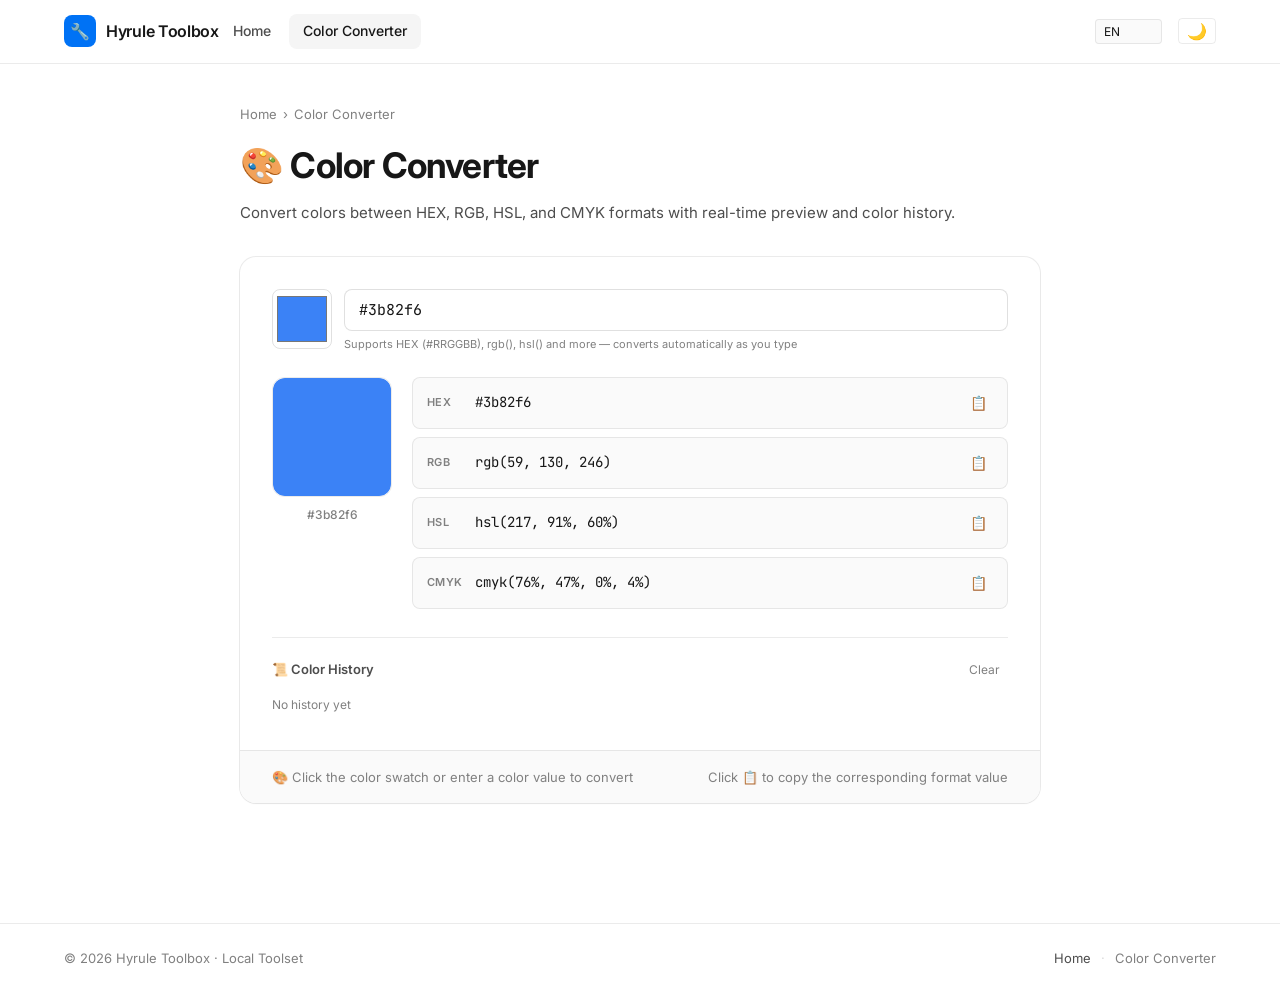
==== color-converter.html @ 3921c60e "🎉 Feat: Hyrule Toolbox at tools.zhczlx.com 7 free online tools with multi-language support (EN/中文/日本" ====
<!DOCTYPE html>
<html lang="en" data-theme="light">
<head>
    <meta charset="UTF-8">
    <meta name="viewport" content="width=device-width, initial-scale=1.0">
    <title data-i18n="title">Color Converter — Hyrule Toolbox</title>
    <link rel="stylesheet" href="css/tools.css">
    <style>
        /* ===== COLOR CONVERTER SPECIFIC ===== */

        /* Input row: native picker + text field */
        .cc-input-row {
            display: flex;
            gap: 12px;
            align-items: flex-start;
            margin-bottom: 24px;
        }
        .cc-picker-wrap {
            flex-shrink: 0;
        }
        .cc-picker-wrap input[type="color"] {
            width: 60px;
            height: 60px;
            padding: 2px;
            border: 1px solid var(--border-color-strong);
            border-radius: var(--radius-md);
            cursor: pointer;
            background: none;
            display: block;
            transition: border-color var(--transition-fast);
        }
        .cc-picker-wrap input[type="color"]:focus {
            border-color: var(--accent);
            box-shadow: 0 0 0 3px var(--accent-light);
            outline: none;
        }
        .cc-text-wrap {
            flex: 1;
            display: flex;
            flex-direction: column;
            gap: 6px;
        }
        .cc-text-wrap input {
            width: 100%;
            padding: 10px 14px;
            background: var(--bg-input);
            border: 1px solid var(--border-color-strong);
            border-radius: var(--radius-md);
            color: var(--text-primary);
            font-family: var(--font-mono);
            font-size: 15px;
            outline: none;
            transition: all var(--transition-fast);
        }
        .cc-text-wrap input:focus {
            border-color: var(--accent);
            box-shadow: 0 0 0 3px var(--accent-light);
        }
        .cc-text-wrap input::placeholder {
            color: var(--text-placeholder);
        }
        .cc-format-hint {
            font-size: 11px;
            color: var(--text-tertiary);
            line-height: 1.4;
        }

        /* Preview + values layout */
        .cc-preview-section {
            display: flex;
            gap: 20px;
            align-items: stretch;
            margin-bottom: 28px;
        }
        .cc-swatch-wrap {
            flex-shrink: 0;
            display: flex;
            flex-direction: column;
            gap: 8px;
        }
        .cc-swatch {
            width: 120px;
            height: 120px;
            border-radius: var(--radius-lg);
            border: 1px solid var(--border-color);
            transition: background var(--transition-fast);
            position: relative;
            overflow: hidden;
        }
        /* Checkerboard background for transparency hint */
        .cc-swatch::before {
            content: '';
            position: absolute;
            inset: 0;
            background-image:
                linear-gradient(45deg, rgba(128,128,128,0.1) 25%, transparent 25%),
                linear-gradient(-45deg, rgba(128,128,128,0.1) 25%, transparent 25%),
                linear-gradient(45deg, transparent 75%, rgba(128,128,128,0.1) 75%),
                linear-gradient(-45deg, transparent 75%, rgba(128,128,128,0.1) 75%);
            background-size: 16px 16px;
            background-position: 0 0, 0 8px, 8px -8px, -8px 0;
            pointer-events: none;
            z-index: 0;
        }
        .cc-swatch .swatch-fill {
            position: absolute;
            inset: 0;
            z-index: 1;
            border-radius: var(--radius-lg);
        }
        .cc-swatch-label {
            font-size: 12px;
            color: var(--text-tertiary);
            text-align: center;
            font-weight: 500;
        }

        .cc-values {
            flex: 1;
            display: grid;
            grid-template-columns: 1fr;
            gap: 8px;
            align-content: start;
        }
        .cc-value-row {
            display: flex;
            align-items: center;
            gap: 8px;
            padding: 10px 14px;
            background: var(--bg-secondary);
            border: 1px solid var(--border-color);
            border-radius: var(--radius-md);
            font-family: var(--font-mono);
            font-size: 14px;
            color: var(--text-primary);
            transition: border-color var(--transition-fast);
            animation: fadeIn 0.3s ease both;
        }
        .cc-value-row:hover {
            border-color: var(--border-color-strong);
        }
        .cc-value-row .cc-label {
            flex-shrink: 0;
            color: var(--text-tertiary);
            font-family: var(--font-sans);
            font-size: 11px;
            font-weight: 600;
            min-width: 40px;
            text-transform: uppercase;
            letter-spacing: 0.3px;
        }
        .cc-value-row .cc-value {
            flex: 1;
            word-break: break-all;
            user-select: all;
            cursor: text;
            min-width: 0;
        }
        .cc-value-row .cc-copy-btn {
            flex-shrink: 0;
            width: 30px;
            height: 30px;
            border: none;
            border-radius: var(--radius-sm);
            background: transparent;
            color: var(--text-tertiary);
            cursor: pointer;
            font-size: 14px;
            display: flex;
            align-items: center;
            justify-content: center;
            transition: all var(--transition-fast);
        }
        .cc-value-row .cc-copy-btn:hover {
            color: var(--accent);
            background: var(--accent-light);
        }
        .cc-value-row .cc-copy-btn:active {
            transform: scale(0.9);
        }
        .cc-value-row .cc-copy-btn.copied {
            color: var(--success);
            background: rgba(16, 185, 129, 0.1);
        }

        /* Color history */
        .cc-history-section {
            border-top: 1px solid var(--border-color);
            padding-top: 20px;
            margin-top: 4px;
        }
        .cc-history-header {
            display: flex;
            justify-content: space-between;
            align-items: center;
            margin-bottom: 10px;
        }
        .cc-history-header h3 {
            font-size: 13px;
            font-weight: 600;
            color: var(--text-secondary);
        }
        .cc-history-header .cc-history-clear {
            background: none;
            border: none;
            color: var(--text-tertiary);
            font-size: 12px;
            cursor: pointer;
            padding: 4px 8px;
            border-radius: var(--radius-sm);
            transition: all var(--transition-fast);
            font-family: var(--font-sans);
        }
        .cc-history-header .cc-history-clear:hover {
            color: var(--error);
            background: rgba(239, 68, 68, 0.08);
        }
        .cc-history-items {
            display: flex;
            flex-wrap: wrap;
            gap: 6px;
        }
        .cc-history-item {
            width: 32px;
            height: 32px;
            border-radius: var(--radius-sm);
            border: 1px solid var(--border-color);
            cursor: pointer;
            transition: all var(--transition-fast);
            position: relative;
            overflow: hidden;
            background-image:
                linear-gradient(45deg, rgba(128,128,128,0.08) 25%, transparent 25%),
                linear-gradient(-45deg, rgba(128,128,128,0.08) 25%, transparent 25%),
                linear-gradient(45deg, transparent 75%, rgba(128,128,128,0.08) 75%),
                linear-gradient(-45deg, transparent 75%, rgba(128,128,128,0.08) 75%);
            background-size: 12px 12px;
            background-position: 0 0, 0 6px, 6px -6px, -6px 0;
        }
        .cc-history-item .h-fill {
            position: absolute;
            inset: 0;
            border-radius: var(--radius-sm);
        }
        .cc-history-item:hover {
            transform: scale(1.15);
            z-index: 2;
            border-color: var(--accent);
        }
        .cc-history-empty {
            color: var(--text-tertiary);
            font-size: 12px;
            padding: 4px 0;
        }

        /* Header controls: lang switcher + theme toggle */
        .header-controls {
            display: flex;
            align-items: center;
            gap: 8px;
            margin-left: auto;
        }
        .lang-select {
            background: var(--bg-secondary);
            border: 1px solid var(--border-color);
            color: var(--text-primary);
            font-size: 12px;
            padding: 4px 8px;
            border-radius: var(--radius-sm);
            cursor: pointer;
            font-family: var(--font-sans);
            outline: none;
            transition: border-color var(--transition-fast);
        }
        .lang-select:focus {
            border-color: var(--accent);
        }
        .theme-toggle {
            background: none;
            border: 1px solid var(--border-color);
            border-radius: var(--radius-sm);
            color: var(--text-secondary);
            cursor: pointer;
            font-size: 16px;
            padding: 4px 8px;
            line-height: 1;
            transition: all var(--transition-fast);
            font-family: var(--font-sans);
        }
        .theme-toggle:hover {
            border-color: var(--accent);
            color: var(--accent);
        }

        /* Responsive */
        @media (max-width: 768px) {
            .cc-input-row {
                flex-direction: column;
            }
            .cc-preview-section {
                flex-direction: column;
                align-items: stretch;
            }
            .cc-swatch-wrap {
                flex-direction: row;
                align-items: center;
            }
            .cc-swatch {
                width: 80px;
                height: 80px;
            }
            .cc-values {
                grid-template-columns: 1fr;
            }
        }

        @media (max-width: 480px) {
            .cc-swatch {
                width: 64px;
                height: 64px;
            }
            .cc-value-row {
                padding: 8px 12px;
                font-size: 13px;
            }
            .cc-value-row .cc-label {
                min-width: 32px;
                font-size: 10px;
            }
            .cc-history-item {
                width: 28px;
                height: 28px;
            }
        }
    </style>
</head>
<body>

<!-- ===== TOAST ===== -->
<div class="toast" id="toast"></div>

<!-- ===== HEADER ===== -->
<header class="site-header">
    <div class="header-inner">
        <a href="/" class="header-logo">
            <span class="logo-icon">🔧</span>
            <span data-i18n="siteName">Hyrule Toolbox</span>
        </a>
        <nav class="header-nav">
            <a href="/" data-i18n="navHome">Home</a>
            <a href="color-converter.html" class="active" data-i18n="navConverter">Color Converter</a>
        </nav>
        <div class="header-controls">
            <select class="lang-select" id="langSelect" aria-label="Language">
                <option value="en">EN</option>
                <option value="zh">中文</option>
                <option value="ja">日本語</option>
                <option value="ko">한국어</option>
                <option value="fr">Français</option>
                <option value="de">Deutsch</option>
            </select>
            <button class="theme-toggle" id="themeToggle" title="Toggle theme">🌙</button>
        </div>
    </div>
</header>

<!-- ===== MAIN ===== -->
<main>
    <div class="container">
        <div class="tool-section">

            <!-- Breadcrumb -->
            <div class="tool-header">
                <div class="breadcrumb">
                    <a href="/" data-i18n="breadcrumbHome">Home</a>
                    <span>›</span>
                    <span data-i18n="breadcrumbCurrent">Color Converter</span>
                </div>
                <h1 data-i18n="heading">🎨 Color Converter</h1>
                <p data-i18n="description">Convert colors between HEX, RGB, HSL, and CMYK formats with real-time preview and color history.</p>
            </div>

            <!-- Tool Card -->
            <div class="tool-card-container">
                <div class="tool-body">

                    <!-- Color Input -->
                    <div class="cc-input-row">
                        <div class="cc-picker-wrap">
                            <input type="color" id="colorPicker" value="#3b82f6">
                        </div>
                        <div class="cc-text-wrap">
                            <input type="text" id="colorInput" placeholder="#3b82f6 or rgb(59,130,246) or hsl(217,91%,60%)" spellcheck="false" autocomplete="off" data-i18n-placeholder="inputPlaceholder">
                            <span class="cc-format-hint" data-i18n="formatHint">Supports HEX (#RRGGBB), rgb(), hsl() and more — converts automatically as you type</span>
                        </div>
                    </div>

                    <!-- Preview + Values -->
                    <div class="cc-preview-section">
                        <div class="cc-swatch-wrap">
                            <div class="cc-swatch">
                                <div class="swatch-fill" id="swatchFill" style="background:#3b82f6;"></div>
                            </div>
                            <span class="cc-swatch-label" id="swatchLabel">#3b82f6</span>
                        </div>
                        <div class="cc-values" id="valuesContainer">
                            <div class="cc-value-row" data-format="hex">
                                <span class="cc-label" data-i18n="labelHex">HEX</span>
                                <span class="cc-value" id="valHex">#3b82f6</span>
                                <button class="cc-copy-btn" title="Copy HEX" data-i18n-title="copyHex" data-copy="#3b82f6">📋</button>
                            </div>
                            <div class="cc-value-row" data-format="rgb">
                                <span class="cc-label" data-i18n="labelRgb">RGB</span>
                                <span class="cc-value" id="valRgb">rgb(59, 130, 246)</span>
                                <button class="cc-copy-btn" title="Copy RGB" data-i18n-title="copyRgb" data-copy="rgb(59, 130, 246)">📋</button>
                            </div>
                            <div class="cc-value-row" data-format="hsl">
                                <span class="cc-label" data-i18n="labelHsl">HSL</span>
                                <span class="cc-value" id="valHsl">hsl(217, 91%, 60%)</span>
                                <button class="cc-copy-btn" title="Copy HSL" data-i18n-title="copyHsl" data-copy="hsl(217, 91%, 60%)">📋</button>
                            </div>
                            <div class="cc-value-row" data-format="cmyk">
                                <span class="cc-label" data-i18n="labelCmyk">CMYK</span>
                                <span class="cc-value" id="valCmyk">cmyk(76%, 47%, 0%, 4%)</span>
                                <button class="cc-copy-btn" title="Copy CMYK" data-i18n-title="copyCmyk" data-copy="cmyk(76%, 47%, 0%, 4%)">📋</button>
                            </div>
                        </div>
                    </div>

                    <!-- Color History -->
                    <div class="cc-history-section">
                        <div class="cc-history-header">
                            <h3 data-i18n="historyHeading">📜 Color History</h3>
                            <button class="cc-history-clear" id="historyClearBtn" data-i18n="clearBtn" title="Clear history">Clear</button>
                        </div>
                        <div class="cc-history-items" id="historyContainer">
                            <span class="cc-history-empty" data-i18n="historyEmpty">No history yet</span>
                        </div>
                    </div>

                </div>

                <!-- Footer hints -->
                <div class="tool-footer">
                    <span class="hint" data-i18n="hint1">🎨 Click the color swatch or enter a color value to convert</span>
                    <span class="hint" data-i18n="hint2">Click 📋 to copy the corresponding format value</span>
                </div>
            </div>

        </div>
    </div>
</main>

<!-- ===== FOOTER ===== -->
<footer class="site-footer">
    <div class="footer-inner">
        <span data-i18n="footerText">© 2026 Hyrule Toolbox · Local Toolset</span>
        <span>
            <a href="/" data-i18n="footerHome">Home</a>
            <span style="margin:0 6px;opacity:0.3;">·</span>
            <span data-i18n="footerConverter">Color Converter</span>
        </span>
    </div>
</footer>

<script>
(function() {
    'use strict';

    // ===== I18N DICTIONARY =====
    var i18n = {
        en: {
            title: 'Color Converter — Hyrule Toolbox',
            siteName: 'Hyrule Toolbox',
            navHome: 'Home',
            navConverter: 'Color Converter',
            breadcrumbHome: 'Home',
            breadcrumbCurrent: 'Color Converter',
            heading: '🎨 Color Converter',
            description: 'Convert colors between HEX, RGB, HSL, and CMYK formats with real-time preview and color history.',
            inputPlaceholder: '#3b82f6 or rgb(59,130,246) or hsl(217,91%,60%)',
            formatHint: 'Supports HEX (#RRGGBB), rgb(), hsl() and more — converts automatically as you type',
            labelHex: 'HEX',
            labelRgb: 'RGB',
            labelHsl: 'HSL',
            labelCmyk: 'CMYK',
            copyHex: 'Copy HEX',
            copyRgb: 'Copy RGB',
            copyHsl: 'Copy HSL',
            copyCmyk: 'Copy CMYK',
            historyHeading: '📜 Color History',
            clearBtn: 'Clear',
            historyEmpty: 'No history yet',
            hint1: '🎨 Click the color swatch or enter a color value to convert',
            hint2: 'Click 📋 to copy the corresponding format value',
            footerText: '© 2026 Hyrule Toolbox · Local Toolset',
            footerHome: 'Home',
            footerConverter: 'Color Converter',
            toastCopied: '✅ Copied: ',
            toastCopyFail: '❌ Copy failed, please copy manually',
            toastCleared: '🗑️ History cleared'
        },
        zh: {
            title: '颜色转换器 — 海拉鲁工具箱',
            siteName: '海拉鲁工具箱',
            navHome: '首页',
            navConverter: '颜色转换器',
            breadcrumbHome: '首页',
            breadcrumbCurrent: '颜色转换',
            heading: '🎨 颜色转换器',
            description: '在 HEX、RGB、HSL、CMYK 格式之间互转，支持实时预览与颜色历史记录。',
            inputPlaceholder: '#3b82f6 或 rgb(59,130,246) 或 hsl(217,91%,60%)',
            formatHint: '支持 HEX（#RRGGBB）、rgb()、hsl() 等格式，输入即自动转换',
            labelHex: 'HEX',
            labelRgb: 'RGB',
            labelHsl: 'HSL',
            labelCmyk: 'CMYK',
            copyHex: '复制 HEX',
            copyRgb: '复制 RGB',
            copyHsl: '复制 HSL',
            copyCmyk: '复制 CMYK',
            historyHeading: '📜 颜色历史',
            clearBtn: '清空',
            historyEmpty: '暂无历史记录',
            hint1: '🎨 点击色块或输入颜色值即可转换',
            hint2: '点击 📋 复制对应格式的值',
            footerText: '© 2026 海拉鲁工具箱 · 本地工具集',
            footerHome: '首页',
            footerConverter: '颜色转换',
            toastCopied: '✅ 已复制: ',
            toastCopyFail: '❌ 复制失败，请手动复制',
            toastCleared: '🗑️ 历史记录已清空'
        },
        ja: {
            title: 'カラーコンバーター — ハイラル工具箱',
            siteName: 'ハイラル工具箱',
            navHome: 'ホーム',
            navConverter: 'カラーコンバーター',
            breadcrumbHome: 'ホーム',
            breadcrumbCurrent: 'カラー変換',
            heading: '🎨 カラーコンバーター',
            description: 'HEX、RGB、HSL、CMYK形式間で色を変換。リアルタイムプレビューと色履歴に対応。',
            inputPlaceholder: '#3b82f6 または rgb(59,130,246) または hsl(217,91%,60%)',
            formatHint: 'HEX（#RRGGBB）、rgb()、hsl() などに対応 — 入力すると自動変換',
            labelHex: 'HEX',
            labelRgb: 'RGB',
            labelHsl: 'HSL',
            labelCmyk: 'CMYK',
            copyHex: 'HEXをコピー',
            copyRgb: 'RGBをコピー',
            copyHsl: 'HSLをコピー',
            copyCmyk: 'CMYKをコピー',
            historyHeading: '📜 色の履歴',
            clearBtn: 'クリア',
            historyEmpty: '履歴はまだありません',
            hint1: '🎨 カラースウォッチをクリックするか、色の値を入力して変換',
            hint2: '📋 をクリックして対応する形式の値をコピー',
            footerText: '© 2026 ハイラル工具箱 · ローカルツールセット',
            footerHome: 'ホーム',
            footerConverter: 'カラー変換',
            toastCopied: '✅ コピーしました: ',
            toastCopyFail: '❌ コピーに失敗しました。手動でコピーしてください',
            toastCleared: '🗑️ 履歴をクリアしました'
        },
        ko: {
            title: '색상 변환기 — 하이랄 도구함',
            siteName: '하이랄 도구함',
            navHome: '홈',
            navConverter: '색상 변환기',
            breadcrumbHome: '홈',
            breadcrumbCurrent: '색상 변환',
            heading: '🎨 색상 변환기',
            description: 'HEX, RGB, HSL, CMYK 형식 간 색상을 변환합니다. 실시간 미리보기 및 색상 기록 지원.',
            inputPlaceholder: '#3b82f6 또는 rgb(59,130,246) 또는 hsl(217,91%,60%)',
            formatHint: 'HEX (#RRGGBB), rgb(), hsl() 등 지원 — 입력 시 자동 변환',
            labelHex: 'HEX',
            labelRgb: 'RGB',
            labelHsl: 'HSL',
            labelCmyk: 'CMYK',
            copyHex: 'HEX 복사',
            copyRgb: 'RGB 복사',
            copyHsl: 'HSL 복사',
            copyCmyk: 'CMYK 복사',
            historyHeading: '📜 색상 기록',
            clearBtn: '지우기',
            historyEmpty: '기록이 없습니다',
            hint1: '🎨 색상 견본을 클릭하거나 색상 값을 입력하여 변환',
            hint2: '📋를 클릭하여 해당 형식의 값을 복사',
            footerText: '© 2026 하이랄 도구함 · 로컬 도구 세트',
            footerHome: '홈',
            footerConverter: '색상 변환',
            toastCopied: '✅ 복사됨: ',
            toastCopyFail: '❌ 복사 실패, 수동으로 복사해 주세요',
            toastCleared: '🗑️ 기록이 지워졌습니다'
        },
        fr: {
            title: 'Convertisseur de couleurs — Boîte à outils d\'Hyrule',
            siteName: 'Boîte à outils d\'Hyrule',
            navHome: 'Accueil',
            navConverter: 'Convertisseur de couleurs',
            breadcrumbHome: 'Accueil',
            breadcrumbCurrent: 'Conversion de couleurs',
            heading: '🎨 Convertisseur de couleurs',
            description: 'Convertissez les couleurs entre les formats HEX, RGB, HSL et CMYK avec un aperçu en temps réel et un historique des couleurs.',
            inputPlaceholder: '#3b82f6 ou rgb(59,130,246) ou hsl(217,91%,60%)',
            formatHint: 'Prend en charge HEX (#RRGGBB), rgb(), hsl() et plus — conversion automatique à la saisie',
            labelHex: 'HEX',
            labelRgb: 'RVB',
            labelHsl: 'TSL',
            labelCmyk: 'CMJN',
            copyHex: 'Copier HEX',
            copyRgb: 'Copier RVB',
            copyHsl: 'Copier TSL',
            copyCmyk: 'Copier CMJN',
            historyHeading: '📜 Historique des couleurs',
            clearBtn: 'Effacer',
            historyEmpty: 'Aucun historique',
            hint1: '🎨 Cliquez sur l\'échantillon ou saisissez une couleur pour convertir',
            hint2: 'Cliquez sur 📋 pour copier la valeur correspondante',
            footerText: '© 2026 Boîte à outils d\'Hyrule · Ensemble d\'outils local',
            footerHome: 'Accueil',
            footerConverter: 'Conversion de couleurs',
            toastCopied: '✅ Copié : ',
            toastCopyFail: '❌ Échec de la copie, veuillez copier manuellement',
            toastCleared: '🗑️ Historique effacé'
        },
        de: {
            title: 'Farbkonverter — Hyrule-Werkzeugkiste',
            siteName: 'Hyrule-Werkzeugkiste',
            navHome: 'Startseite',
            navConverter: 'Farbkonverter',
            breadcrumbHome: 'Startseite',
            breadcrumbCurrent: 'Farbkonverter',
            heading: '🎨 Farbkonverter',
            description: 'Konvertieren Sie Farben zwischen HEX-, RGB-, HSL- und CMYK-Formaten mit Echtzeitvorschau und Farbverlauf.',
            inputPlaceholder: '#3b82f6 oder rgb(59,130,246) oder hsl(217,91%,60%)',
            formatHint: 'Unterstützt HEX (#RRGGBB), rgb(), hsl() und mehr — automatische Konvertierung bei Eingabe',
            labelHex: 'HEX',
            labelRgb: 'RGB',
            labelHsl: 'HSL',
            labelCmyk: 'CMYK',
            copyHex: 'HEX kopieren',
            copyRgb: 'RGB kopieren',
            copyHsl: 'HSL kopieren',
            copyCmyk: 'CMYK kopieren',
            historyHeading: '📜 Farbverlauf',
            clearBtn: 'Löschen',
            historyEmpty: 'Noch kein Verlauf',
            hint1: '🎨 Klicken Sie auf das Farbfeld oder geben Sie einen Farbwert zur Konvertierung ein',
            hint2: 'Klicken Sie auf 📋, um den entsprechenden Formatwert zu kopieren',
            footerText: '© 2026 Hyrule-Werkzeugkiste · Lokales Werkzeugset',
            footerHome: 'Startseite',
            footerConverter: 'Farbkonverter',
            toastCopied: '✅ Kopiert: ',
            toastCopyFail: '❌ Kopieren fehlgeschlagen, bitte manuell kopieren',
            toastCleared: '🗑️ Verlauf gelöscht'
        }
    };

    // ===== I18N HELPERS =====

    function getDefaultLang() {
        try {
            var saved = localStorage.getItem('cc-lang');
            if (saved && i18n[saved]) return saved;
        } catch (e) { /* noop */ }
        return 'en';
    }

    function setLangPref(lang) {
        try { localStorage.setItem('cc-lang', lang); } catch (e) { /* noop */ }
    }

    function t(key) {
        var lang = currentLang;
        if (i18n[lang] && i18n[lang][key] !== undefined) {
            return i18n[lang][key];
        }
        // Fallback to English
        if (i18n.en && i18n.en[key] !== undefined) {
            return i18n.en[key];
        }
        return key;
    }

    function translate() {
        // Update textContent for elements with data-i18n
        document.querySelectorAll('[data-i18n]').forEach(function(el) {
            var key = el.getAttribute('data-i18n');
            el.textContent = t(key);
        });
        // Update placeholder for elements with data-i18n-placeholder
        document.querySelectorAll('[data-i18n-placeholder]').forEach(function(el) {
            var key = el.getAttribute('data-i18n-placeholder');
            el.placeholder = t(key);
        });
        // Update title for elements with data-i18n-title
        document.querySelectorAll('[data-i18n-title]').forEach(function(el) {
            var key = el.getAttribute('data-i18n-title');
            el.title = t(key);
        });
        // Update document title
        var titleEl = document.querySelector('title');
        if (titleEl) {
            titleEl.textContent = t('title');
        }
    }

    var currentLang = getDefaultLang();

    // ===== THEME TOGGLE =====

    function getDefaultTheme() {
        try {
            var saved = localStorage.getItem('cc-theme');
            if (saved === 'dark' || saved === 'light') return saved;
        } catch (e) { /* noop */ }
        // Check system preference
        if (window.matchMedia && window.matchMedia('(prefers-color-scheme: dark)').matches) {
            return 'dark';
        }
        return 'light';
    }

    function setTheme(theme) {
        document.documentElement.setAttribute('data-theme', theme);
        try { localStorage.setItem('cc-theme', theme); } catch (e) { /* noop */ }
        var btn = document.getElementById('themeToggle');
        if (btn) {
            btn.textContent = theme === 'dark' ? '☀️' : '🌙';
        }
    }

    function toggleTheme() {
        var current = document.documentElement.getAttribute('data-theme') || 'light';
        setTheme(current === 'dark' ? 'light' : 'dark');
    }

    // ===== DOM REFS =====
    const colorPicker   = document.getElementById('colorPicker');
    const colorInput    = document.getElementById('colorInput');
    const swatchFill    = document.getElementById('swatchFill');
    const swatchLabel   = document.getElementById('swatchLabel');
    const toast         = document.getElementById('toast');

    const valHex  = document.getElementById('valHex');
    const valRgb  = document.getElementById('valRgb');
    const valHsl  = document.getElementById('valHsl');
    const valCmyk = document.getElementById('valCmyk');

    const historyContainer = document.getElementById('historyContainer');
    const historyClearBtn  = document.getElementById('historyClearBtn');

    const copyButtons = document.querySelectorAll('.cc-copy-btn');
    const valueRows   = document.querySelectorAll('.cc-value-row');

    // ===== STATE =====
    let ignoreInput = false; // prevent feedback loops

    // ===== CONSTANTS =====
    const HISTORY_KEY = 'cc-color-history';
    const MAX_HISTORY = 10;

    // ===== COLOR CONVERSION UTILITIES =====

    function rgbToHex(r, g, b) {
        return '#' + [r, g, b].map(function(c) {
            var hex = Math.round(c).toString(16);
            return hex.length === 1 ? '0' + hex : hex;
        }).join('');
    }

    function hexToRgb(hex) {
        var match = hex.replace(/^#/, '').match(/^([a-f\\d]{2})([a-f\\d]{2})([a-f\\d]{2})$/i);
        if (!match) return null;
        return {
            r: parseInt(match[1], 16),
            g: parseInt(match[2], 16),
            b: parseInt(match[3], 16)
        };
    }

    function rgbToHsl(r, g, b) {
        r /= 255; g /= 255; b /= 255;
        var max = Math.max(r, g, b), min = Math.min(r, g, b);
        var h, s, l = (max + min) / 2;

        if (max === min) {
            h = s = 0;
        } else {
            var d = max - min;
            s = l > 0.5 ? d / (2 - max - min) : d / (max + min);
            switch (max) {
                case r: h = ((g - b) / d + (g < b ? 6 : 0)) / 6; break;
                case g: h = ((b - r) / d + 2) / 6; break;
                case b: h = ((r - g) / d + 4) / 6; break;
            }
        }

        return {
            h: Math.round(h * 360),
            s: Math.round(s * 100),
            l: Math.round(l * 100)
        };
    }

    function hslToRgb(h, s, l) {
        h /= 360; s /= 100; l /= 100;
        var r, g, b;

        if (s === 0) {
            r = g = b = l;
        } else {
            var hue2rgb = function(p, q, t) {
                if (t < 0) t += 1;
                if (t > 1) t -= 1;
                if (t < 1/6) return p + (q - p) * 6 * t;
                if (t < 1/2) return q;
                if (t < 2/3) return p + (q - p) * (2/3 - t) * 6;
                return p;
            };
            var q = l < 0.5 ? l * (1 + s) : l + s - l * s;
            var p = 2 * l - q;
            r = hue2rgb(p, q, h + 1/3);
            g = hue2rgb(p, q, h);
            b = hue2rgb(p, q, h - 1/3);
        }

        return {
            r: Math.round(r * 255),
            g: Math.round(g * 255),
            b: Math.round(b * 255)
        };
    }

    function rgbToCmyk(r, g, b) {
        var c, m, y, k;
        r /= 255; g /= 255; b /= 255;

        k = 1 - Math.max(r, g, b);
        if (k === 1) {
            c = m = y = 0;
        } else {
            c = (1 - r - k) / (1 - k);
            m = (1 - g - k) / (1 - k);
            y = (1 - b - k) / (1 - k);
        }

        return {
            c: Math.round(c * 100),
            m: Math.round(m * 100),
            y: Math.round(y * 100),
            k: Math.round(k * 100)
        };
    }

    function clamp(value, min, max) {
        return Math.min(max, Math.max(min, value));
    }

    // ===== PARSING =====

    function parseColorString(str) {
        str = str.trim();

        // HEX (#RGB, #RRGGBB)
        var hexMatch = str.match(/^#?([a-f\\d]{3}|[a-f\\d]{6})$/i);
        if (hexMatch) {
            var hex = hexMatch[1];
            if (hex.length === 3) {
                hex = hex[0] + hex[0] + hex[1] + hex[1] + hex[2] + hex[2];
            }
            var rgb = hexToRgb(hex);
            if (rgb) return rgb;
        }

        // rgb() / rgba()
        var rgbMatch = str.match(
            /^rgba?\\s*\\(\\s*(\\d{1,3})\\s*,\\s*(\\d{1,3})\\s*,\\s*(\\d{1,3})(?:\\s*,\\s*[\\d.]+)?\\s*\\)$/i
        );
        if (rgbMatch) {
            return {
                r: clamp(parseInt(rgbMatch[1], 10), 0, 255),
                g: clamp(parseInt(rgbMatch[2], 10), 0, 255),
                b: clamp(parseInt(rgbMatch[3], 10), 0, 255)
            };
        }

        // hsl() / hsla()
        var hslMatch = str.match(
            /^hsla?\\s*\\(\\s*(\\d{1,3})\\s*,\\s*(\\d{1,3})%\\s*,\\s*(\\d{1,3})%(?:\\s*,\\s*[\\d.]+)?\\s*\\)$/i
        );
        if (hslMatch) {
            var h = clamp(parseInt(hslMatch[1], 10), 0, 360);
            var s = clamp(parseInt(hslMatch[2], 10), 0, 100);
            var l = clamp(parseInt(hslMatch[3], 10), 0, 100);
            return hslToRgb(h, s, l);
        }

        return null;
    }

    // ===== UPDATE UI =====

    function updateColor(r, g, b) {
        var hex = rgbToHex(r, g, b);
        var hsl = rgbToHsl(r, g, b);
        var cmyk = rgbToCmyk(r, g, b);

        var rgbStr = 'rgb(' + r + ', ' + g + ', ' + b + ')';
        var hslStr = 'hsl(' + hsl.h + ', ' + hsl.s + '%, ' + hsl.l + '%)';
        var cmykStr = 'cmyk(' + cmyk.c + '%, ' + cmyk.m + '%, ' + cmyk.y + '%, ' + cmyk.k + '%)';

        // Update swatch
        swatchFill.style.background = hex;
        swatchLabel.textContent = hex;

        // Update values
        valHex.textContent = hex;
        valRgb.textContent = rgbStr;
        valHsl.textContent = hslStr;
        valCmyk.textContent = cmykStr;

        // Update copy button data attributes
        var copyBtns = document.querySelectorAll('.cc-copy-btn');
        copyBtns.forEach(function(btn) {
            var row = btn.closest('.cc-value-row');
            if (!row) return;
            var format = row.getAttribute('data-format');
            switch (format) {
                case 'hex':  btn.setAttribute('data-copy', hex); break;
                case 'rgb':  btn.setAttribute('data-copy', rgbStr); break;
                case 'hsl':  btn.setAttribute('data-copy', hslStr); break;
                case 'cmyk': btn.setAttribute('data-copy', cmykStr); break;
            }
        });

        // Update picker and text input (if not the source)
        if (!ignoreInput) {
            ignoreInput = true;
            colorPicker.value = hex;
            colorInput.value = hex;
            ignoreInput = false;
        }
    }

    // ===== PICKER CHANGE =====

    colorPicker.addEventListener('input', function() {
        if (ignoreInput) return;
        var rgb = hexToRgb(colorPicker.value);
        if (rgb) {
            updateColor(rgb.r, rgb.g, rgb.b);
            addToHistory(rgb.r, rgb.g, rgb.b);
        }
    });

    // ===== TEXT INPUT =====
    var inputTimer = null;

    colorInput.addEventListener('input', function() {
        if (ignoreInput) return;
        clearTimeout(inputTimer);
        inputTimer = setTimeout(function() {
            var rgb = parseColorString(colorInput.value);
            if (rgb) {
                updateColor(rgb.r, rgb.g, rgb.b);
                addToHistory(rgb.r, rgb.g, rgb.b);
            }
            // If invalid input is typed, we just don't update — no error state shown
        }, 100);
    });

    // ===== COPY TO CLIPBOARD =====

    function showToast(message) {
        toast.textContent = message;
        toast.classList.add('show');
        clearTimeout(toast._timer);
        toast._timer = setTimeout(function() {
            toast.classList.remove('show');
        }, 2000);
    }

    function copyToClipboard(text, btnEl) {
        if (navigator.clipboard && navigator.clipboard.writeText) {
            navigator.clipboard.writeText(text).then(function() {
                if (btnEl) {
                    btnEl.classList.add('copied');
                    setTimeout(function() { btnEl.classList.remove('copied'); }, 1200);
                }
                showToast(t('toastCopied') + text);
            }).catch(function() {
                fallbackCopy(text, btnEl);
            });
        } else {
            fallbackCopy(text, btnEl);
        }
    }

    function fallbackCopy(text, btnEl) {
        var ta = document.createElement('textarea');
        ta.value = text;
        ta.style.position = 'fixed';
        ta.style.opacity = '0';
        ta.style.left = '-9999px';
        ta.style.top = '0';
        document.body.appendChild(ta);
        ta.select();
        try {
            document.execCommand('copy');
            if (btnEl) {
                btnEl.classList.add('copied');
                setTimeout(function() { btnEl.classList.remove('copied'); }, 1200);
            }
            showToast(t('toastCopied') + text);
        } catch (e) {
            showToast(t('toastCopyFail'));
        }
        document.body.removeChild(ta);
    }

    // Delegate copy clicks
    document.addEventListener('click', function(e) {
        var copyBtn = e.target.closest('.cc-copy-btn');
        if (!copyBtn) return;
        var text = copyBtn.getAttribute('data-copy');
        if (text) {
            copyToClipboard(text, copyBtn);
        }
    });

    // ===== HISTORY (localStorage) =====

    function getHistory() {
        try {
            var data = localStorage.getItem(HISTORY_KEY);
            return data ? JSON.parse(data) : [];
        } catch (e) {
            return [];
        }
    }

    function setHistory(history) {
        try {
            localStorage.setItem(HISTORY_KEY, JSON.stringify(history));
        } catch (e) { /* noop */ }
    }

    function addToHistory(r, g, b) {
        var hex = rgbToHex(r, g, b);
        var history = getHistory();
        // Remove duplicate if exists
        var filtered = history.filter(function(item) {
            return item.hex !== hex;
        });
        // Add to front
        filtered.unshift({ hex: hex, r: r, g: g, b: b });
        // Trim to max
        if (filtered.length > MAX_HISTORY) {
            filtered = filtered.slice(0, MAX_HISTORY);
        }
        setHistory(filtered);
        renderHistory();
    }

    function renderHistory() {
        var history = getHistory();
        if (history.length === 0) {
            historyContainer.innerHTML = '<span class="cc-history-empty" data-i18n="historyEmpty">' + t('historyEmpty') + '</span>';
            return;
        }
        var html = '';
        history.forEach(function(item) {
            html += '<div class="cc-history-item" data-hex="' + item.hex + '" title="' + item.hex + '">' +
                    '<div class="h-fill" style="background:' + item.hex + ';"></div>' +
                    '</div>';
        });
        historyContainer.innerHTML = html;
    }

    // Click on history item to load that color
    historyContainer.addEventListener('click', function(e) {
        var item = e.target.closest('.cc-history-item');
        if (!item) return;
        var hex = item.getAttribute('data-hex');
        if (hex) {
            var rgb = hexToRgb(hex);
            if (rgb) {
                updateColor(rgb.r, rgb.g, rgb.b);
            }
        }
    });

    // Clear history
    historyClearBtn.addEventListener('click', function() {
        setHistory([]);
        renderHistory();
        showToast(t('toastCleared'));
    });

    // ===== LANG SWITCHER =====

    var langSelect = document.getElementById('langSelect');

    langSelect.addEventListener('change', function() {
        currentLang = langSelect.value;
        setLangPref(currentLang);
        translate();
        // Re-render history to update "no history" text
        renderHistory();
    });

    // ===== THEME TOGGLE INIT =====

    document.getElementById('themeToggle').addEventListener('click', toggleTheme);

    // ===== INIT =====

    function init() {
        // Set initial language
        langSelect.value = currentLang;
        translate();

        // Set initial theme
        setTheme(getDefaultTheme());

        var history = getHistory();
        if (history.length > 0) {
            var first = history[0];
            updateColor(first.r, first.g, first.b);
        } else {
            // Default blue
            updateColor(59, 130, 246);
        }
        renderHistory();
    }

    init();

})();
</script>

</body>
</html>
---- css/tools.css ----
/* =============================================
   TOOLS.ZHCZLX.COM — Design System
   Inspired by Open Design / Vercel Design System
   ============================================= */

@import url('https://fonts.googleapis.com/css2?family=Inter:wght@300;400;500;600;700;800;900&family=JetBrains+Mono:wght@400;500;600&display=swap');

/* ===== CSS CUSTOM PROPERTIES ===== */
:root {
  /* Backgrounds */
  --bg-primary: #ffffff;
  --bg-secondary: #fafafa;
  --bg-tertiary: #f5f5f5;
  --bg-card: #ffffff;
  --bg-input: #ffffff;
  --bg-hover: #f0f0f0;
  --bg-toolbar: #fafafa;

  /* Text */
  --text-primary: #171717;
  --text-secondary: #4d4d4d;
  --text-tertiary: #808080;
  --text-placeholder: #a0a0a0;
  --text-inverse: #ffffff;

  /* Borders */
  --border-color: rgba(0, 0, 0, 0.08);
  --border-color-strong: rgba(0, 0, 0, 0.12);

  /* Shadows */
  --shadow-sm: 0px 0px 0px 1px rgba(0,0,0,0.08), 0px 1px 2px rgba(0,0,0,0.04);
  --shadow-md: 0px 0px 0px 1px rgba(0,0,0,0.08), 0px 2px 4px rgba(0,0,0,0.04), 0px 8px 16px -8px rgba(0,0,0,0.06);
  --shadow-lg: 0px 0px 0px 1px rgba(0,0,0,0.08), 0px 4px 8px rgba(0,0,0,0.04), 0px 16px 24px -8px rgba(0,0,0,0.08);
  --shadow-inset: inset 0px 0px 0px 1px rgba(0,0,0,0.08);

  /* Accents */
  --accent: #0072f5;
  --accent-hover: #005cc9;
  --accent-light: #ebf5ff;
  --accent-ring: hsla(212, 100%, 48%, 1);

  /* Status colors */
  --success: #10b981;
  --warning: #f59e0b;
  --error: #ef4444;
  --info: #3b82f6;

  /* Radius */
  --radius-sm: 4px;
  --radius-md: 8px;
  --radius-lg: 12px;
  --radius-xl: 16px;
  --radius-full: 9999px;

  /* Typography */
  --font-sans: 'Inter', -apple-system, BlinkMacSystemFont, 'Segoe UI', Arial, sans-serif;
  --font-mono: 'JetBrains Mono', ui-monospace, SFMono-Regular, 'SF Mono', Menlo, monospace;

  /* Transitions */
  --transition-fast: 150ms ease;
  --transition-normal: 250ms ease;
  --transition-slow: 350ms cubic-bezier(0.16, 1, 0.3, 1);

  /* Layout */
  --header-height: 64px;
  --max-width: 1200px;
}

/* ===== DARK MODE ===== */
@media (prefers-color-scheme: dark) {
  :root {
    --bg-primary: #0a0a0b;
    --bg-secondary: #111113;
    --bg-tertiary: #18181b;
    --bg-card: #111113;
    --bg-input: #18181b;
    --bg-hover: #27272a;
    --bg-toolbar: #18181b;

    --text-primary: #fafafa;
    --text-secondary: #a1a1aa;
    --text-tertiary: #71717a;
    --text-placeholder: #52525b;
    --text-inverse: #0a0a0b;

    --border-color: rgba(255, 255, 255, 0.08);
    --border-color-strong: rgba(255, 255, 255, 0.12);

    --shadow-sm: 0px 0px 0px 1px rgba(255,255,255,0.06), 0px 1px 2px rgba(0,0,0,0.2);
    --shadow-md: 0px 0px 0px 1px rgba(255,255,255,0.06), 0px 2px 4px rgba(0,0,0,0.2), 0px 8px 16px -8px rgba(0,0,0,0.3);
    --shadow-lg: 0px 0px 0px 1px rgba(255,255,255,0.06), 0px 4px 8px rgba(0,0,0,0.2), 0px 16px 24px -8px rgba(0,0,0,0.4);

    --accent: #3b82f6;
    --accent-hover: #60a5fa;
    --accent-light: rgba(59, 130, 246, 0.1);
  }
}

/* ===== RESET ===== */
*, *::before, *::after { margin: 0; padding: 0; box-sizing: border-box; }

html {
  scroll-behavior: smooth;
  -webkit-font-smoothing: antialiased;
  -moz-osx-font-smoothing: grayscale;
}

body {
  font-family: var(--font-sans);
  background: var(--bg-primary);
  color: var(--text-primary);
  line-height: 1.6;
  min-height: 100vh;
  transition: background var(--transition-normal), color var(--transition-normal);
}

/* ===== SCROLLBAR ===== */
::-webkit-scrollbar { width: 6px; height: 6px; }
::-webkit-scrollbar-track { background: transparent; }
::-webkit-scrollbar-thumb { background: var(--text-tertiary); border-radius: 3px; }
::-webkit-scrollbar-thumb:hover { background: var(--text-secondary); }

/* ===== HEADER ===== */
.site-header {
  position: sticky;
  top: 0;
  z-index: 100;
  background: var(--bg-primary);
  backdrop-filter: blur(12px);
  -webkit-backdrop-filter: blur(12px);
  border-bottom: 1px solid var(--border-color);
  height: var(--header-height);
  display: flex;
  align-items: center;
  transition: background var(--transition-normal);
}

.header-inner {
  max-width: var(--max-width);
  margin: 0 auto;
  padding: 0 24px;
  width: 100%;
  display: flex;
  align-items: center;
  justify-content: space-between;
}

.header-logo {
  display: flex;
  align-items: center;
  gap: 10px;
  text-decoration: none;
  color: var(--text-primary);
  font-weight: 600;
  font-size: 16px;
  letter-spacing: -0.3px;
}

.header-logo .logo-icon {
  width: 32px;
  height: 32px;
  background: var(--accent);
  border-radius: var(--radius-md);
  display: flex;
  align-items: center;
  justify-content: center;
  font-size: 16px;
  color: white;
  font-weight: 700;
  transition: transform var(--transition-fast);
}

.header-logo:hover .logo-icon {
  transform: scale(1.05);
}

.header-nav {
  display: flex;
  align-items: center;
  gap: 4px;
}

.header-nav a {
  text-decoration: none;
  color: var(--text-secondary);
  font-size: 14px;
  font-weight: 500;
  padding: 6px 14px;
  border-radius: var(--radius-md);
  transition: all var(--transition-fast);
}

.header-nav a:hover {
  color: var(--text-primary);
  background: var(--bg-hover);
}

.header-nav a.active {
  color: var(--text-primary);
  background: var(--bg-tertiary);
}

.theme-toggle {
  background: none;
  border: none;
  cursor: pointer;
  padding: 8px;
  border-radius: var(--radius-md);
  color: var(--text-secondary);
  font-size: 18px;
  transition: all var(--transition-fast);
  margin-left: 8px;
}

.theme-toggle:hover {
  color: var(--text-primary);
  background: var(--bg-hover);
}

/* ===== CONTAINER ===== */
.container {
  max-width: var(--max-width);
  margin: 0 auto;
  padding: 0 24px;
  width: 100%;
}

/* ===== PAGE HERO ===== */
.page-hero {
  padding: 60px 0 40px;
  text-align: center;
}

.page-hero h1 {
  font-size: clamp(2rem, 4vw, 3.2rem);
  font-weight: 800;
  letter-spacing: -1.5px;
  line-height: 1.15;
  margin-bottom: 12px;
}

.page-hero h1 .gradient {
  background: linear-gradient(135deg, var(--accent) 0%, #8b5cf6 50%, var(--accent) 100%);
  background-size: 200% auto;
  -webkit-background-clip: text;
  -webkit-text-fill-color: transparent;
  background-clip: text;
  animation: gradient-shift 4s ease infinite;
}

@keyframes gradient-shift {
  0%, 100% { background-position: 0% center; }
  50% { background-position: 100% center; }
}

.page-hero p {
  color: var(--text-secondary);
  font-size: 16px;
  max-width: 600px;
  margin: 0 auto;
}

/* ===== TOOL GRID (Homepage) ===== */
.tool-grid {
  display: grid;
  grid-template-columns: repeat(auto-fill, minmax(280px, 1fr));
  gap: 16px;
  padding-bottom: 80px;
}

.tool-card {
  display: flex;
  flex-direction: column;
  text-decoration: none;
  color: var(--text-primary);
  background: var(--bg-card);
  border-radius: var(--radius-lg);
  padding: 28px 24px;
  box-shadow: var(--shadow-sm);
  transition: all var(--transition-normal);
  position: relative;
  overflow: hidden;
}

.tool-card::before {
  content: '';
  position: absolute;
  top: 0;
  left: 0;
  right: 0;
  height: 3px;
  background: linear-gradient(90deg, var(--accent), #8b5cf6);
  opacity: 0;
  transition: opacity var(--transition-normal);
}

.tool-card:hover {
  box-shadow: var(--shadow-md);
  transform: translateY(-2px);
}

.tool-card:hover::before {
  opacity: 1;
}

.tool-card:active {
  transform: translateY(0);
}

.tool-card-icon {
  width: 44px;
  height: 44px;
  border-radius: var(--radius-md);
  display: flex;
  align-items: center;
  justify-content: center;
  font-size: 22px;
  margin-bottom: 16px;
  background: var(--accent-light);
}

.tool-card h3 {
  font-size: 17px;
  font-weight: 600;
  letter-spacing: -0.3px;
  margin-bottom: 6px;
}

.tool-card p {
  font-size: 14px;
  color: var(--text-secondary);
  line-height: 1.5;
  flex: 1;
}

.tool-card .tag {
  margin-top: 14px;
  display: inline-flex;
  align-items: center;
  gap: 4px;
  font-size: 12px;
  font-weight: 500;
  color: var(--accent);
  background: var(--accent-light);
  padding: 3px 10px;
  border-radius: var(--radius-full);
  align-self: flex-start;
}

/* ===== TOOL PAGE LAYOUT ===== */
.tool-section {
  max-width: 800px;
  margin: 0 auto;
  padding: 40px 0 80px;
}

.tool-header {
  margin-bottom: 32px;
}

.tool-header .breadcrumb {
  display: flex;
  align-items: center;
  gap: 6px;
  font-size: 13px;
  color: var(--text-tertiary);
  margin-bottom: 12px;
}

.tool-header .breadcrumb a {
  color: var(--text-tertiary);
  text-decoration: none;
  transition: color var(--transition-fast);
}

.tool-header .breadcrumb a:hover {
  color: var(--accent);
}

.tool-header h1 {
  font-size: clamp(1.6rem, 3vw, 2.2rem);
  font-weight: 700;
  letter-spacing: -0.8px;
  margin-bottom: 8px;
}

.tool-header p {
  color: var(--text-secondary);
  font-size: 15px;
}

/* ===== TOOL CARD (individual tool container) ===== */
.tool-card-container {
  background: var(--bg-card);
  border-radius: var(--radius-xl);
  box-shadow: var(--shadow-sm);
  overflow: hidden;
  transition: box-shadow var(--transition-normal);
}

.tool-card-container:focus-within {
  box-shadow: var(--shadow-md), 0 0 0 2px var(--accent-ring);
}

.tool-body {
  padding: 32px;
}

.tool-footer {
  padding: 16px 32px;
  background: var(--bg-secondary);
  border-top: 1px solid var(--border-color);
  display: flex;
  justify-content: space-between;
  align-items: center;
  flex-wrap: wrap;
  gap: 8px;
}

.tool-footer .hint {
  font-size: 13px;
  color: var(--text-tertiary);
}

/* ===== FORM ELEMENTS ===== */
.input-group {
  margin-bottom: 20px;
}

.input-group label {
  display: block;
  font-size: 13px;
  font-weight: 600;
  color: var(--text-primary);
  margin-bottom: 6px;
  letter-spacing: -0.2px;
}

.input-group .label-hint {
  font-weight: 400;
  color: var(--text-tertiary);
  font-size: 12px;
}

input[type="text"],
input[type="number"],
input[type="password"],
textarea,
select {
  width: 100%;
  padding: 10px 14px;
  background: var(--bg-input);
  border: 1px solid var(--border-color-strong);
  border-radius: var(--radius-md);
  color: var(--text-primary);
  font-family: var(--font-sans);
  font-size: 15px;
  outline: none;
  transition: all var(--transition-fast);
}

input:focus,
textarea:focus,
select:focus {
  border-color: var(--accent);
  box-shadow: 0 0 0 3px var(--accent-light);
}

textarea {
  resize: vertical;
  min-height: 120px;
  font-family: var(--font-mono);
  font-size: 14px;
  line-height: 1.7;
}

select {
  cursor: pointer;
  appearance: none;
  background-image: url("data:image/svg+xml,%3Csvg xmlns='http://www.w3.org/2000/svg' width='12' height='12' viewBox='0 0 24 24' fill='none' stroke='%23808080' stroke-width='2' stroke-linecap='round' stroke-linejoin='round'%3E%3Cpolyline points='6 9 12 15 18 9'%3E%3C/polyline%3E%3C/svg%3E");
  background-repeat: no-repeat;
  background-position: right 12px center;
  padding-right: 36px;
}

/* ===== BUTTONS ===== */
.btn {
  display: inline-flex;
  align-items: center;
  justify-content: center;
  gap: 6px;
  padding: 10px 20px;
  border: none;
  border-radius: var(--radius-md);
  font-family: var(--font-sans);
  font-size: 14px;
  font-weight: 500;
  cursor: pointer;
  transition: all var(--transition-fast);
  text-decoration: none;
  line-height: 1;
}

.btn:active {
  transform: scale(0.97);
}

.btn-primary {
  background: var(--accent);
  color: white;
  box-shadow: 0px 0px 0px 1px transparent;
}

.btn-primary:hover {
  background: var(--accent-hover);
  box-shadow: 0px 0px 0px 1px rgba(0,0,0,0.1), 0px 2px 6px rgba(59,130,246,0.3);
}

.btn-secondary {
  background: var(--bg-tertiary);
  color: var(--text-primary);
  border: 1px solid var(--border-color-strong);
}

.btn-secondary:hover {
  background: var(--bg-hover);
}

.btn-ghost {
  background: transparent;
  color: var(--text-secondary);
  padding: 8px 12px;
}

.btn-ghost:hover {
  color: var(--text-primary);
  background: var(--bg-hover);
}

.btn-sm {
  padding: 6px 12px;
  font-size: 13px;
}

.btn-icon {
  width: 36px;
  height: 36px;
  padding: 0;
  display: inline-flex;
  align-items: center;
  justify-content: center;
  border-radius: var(--radius-md);
  border: 1px solid var(--border-color-strong);
  background: var(--bg-input);
  color: var(--text-secondary);
  cursor: pointer;
  font-size: 16px;
  transition: all var(--transition-fast);
}

.btn-icon:hover {
  color: var(--text-primary);
  background: var(--bg-hover);
  border-color: var(--text-tertiary);
}

.btn-icon.copied {
  background: var(--success);
  color: white;
  border-color: var(--success);
}

/* ===== OUTPUT FIELD ===== */
.output-field {
  display: flex;
  align-items: center;
  gap: 8px;
  padding: 12px 16px;
  background: var(--bg-secondary);
  border: 1px solid var(--border-color-strong);
  border-radius: var(--radius-md);
  font-family: var(--font-mono);
  font-size: 14px;
  line-height: 1.5;
  word-break: break-all;
  min-height: 44px;
  color: var(--text-primary);
  position: relative;
}

.output-field .output-text {
  flex: 1;
}

/* ===== STRENGTH METER ===== */
.strength-meter {
  display: flex;
  gap: 4px;
  margin: 8px 0 16px;
}

.strength-bar {
  height: 4px;
  flex: 1;
  border-radius: 2px;
  background: var(--bg-tertiary);
  transition: all var(--transition-normal);
}

.strength-bar.active.weak { background: var(--error); }
.strength-bar.active.medium { background: var(--warning); }
.strength-bar.active.strong { background: var(--info); }
.strength-bar.active.very-strong { background: var(--success); }

.strength-label {
  font-size: 13px;
  font-weight: 500;
  margin-bottom: 4px;
}

.strength-label.weak { color: var(--error); }
.strength-label.medium { color: var(--warning); }
.strength-label.strong { color: var(--info); }
.strength-label.very-strong { color: var(--success); }

/* ===== CHECKBOX / TOGGLE ===== */
.toggle-group {
  display: flex;
  flex-wrap: wrap;
  gap: 8px;
  margin: 12px 0;
}

.toggle-label {
  display: flex;
  align-items: center;
  gap: 8px;
  padding: 8px 14px;
  border: 1px solid var(--border-color-strong);
  border-radius: var(--radius-md);
  cursor: pointer;
  font-size: 13px;
  font-weight: 500;
  transition: all var(--transition-fast);
  user-select: none;
}

.toggle-label:hover {
  border-color: var(--accent);
}

.toggle-label.active {
  background: var(--accent-light);
  border-color: var(--accent);
  color: var(--accent);
}

.toggle-label input[type="checkbox"] {
  display: none;
}

/* ===== SLIDER ===== */
input[type="range"] {
  -webkit-appearance: none;
  appearance: none;
  width: 100%;
  height: 6px;
  background: var(--bg-tertiary);
  border-radius: 3px;
  outline: none;
  cursor: pointer;
  border: none;
  box-shadow: none;
}

input[type="range"]::-webkit-slider-thumb {
  -webkit-appearance: none;
  width: 18px;
  height: 18px;
  border-radius: 50%;
  background: var(--accent);
  cursor: pointer;
  box-shadow: 0px 0px 0px 1px rgba(0,0,0,0.1), 0px 2px 4px rgba(0,0,0,0.15);
  transition: transform var(--transition-fast);
}

input[type="range"]::-webkit-slider-thumb:hover {
  transform: scale(1.15);
}

input[type="range"]::-moz-range-thumb {
  width: 18px;
  height: 18px;
  border-radius: 50%;
  background: var(--accent);
  cursor: pointer;
  border: none;
}

/* ===== CHECKBOX (native style) ===== */
.checkbox-group {
  display: flex;
  flex-direction: column;
  gap: 8px;
}

.checkbox-item {
  display: flex;
  align-items: center;
  gap: 10px;
  cursor: pointer;
  font-size: 14px;
  user-select: none;
}

.checkbox-item input[type="checkbox"] {
  width: 18px;
  height: 18px;
  accent-color: var(--accent);
  cursor: pointer;
}

/* ===== RESULT STATS ===== */
.stats-row {
  display: grid;
  grid-template-columns: repeat(auto-fit, minmax(120px, 1fr));
  gap: 12px;
  margin: 20px 0;
}

.stat-item {
  text-align: center;
  padding: 16px 12px;
  background: var(--bg-secondary);
  border-radius: var(--radius-md);
  border: 1px solid var(--border-color);
}

.stat-item .stat-value {
  font-size: 24px;
  font-weight: 700;
  letter-spacing: -1px;
  color: var(--accent);
  line-height: 1.2;
}

.stat-item .stat-label {
  font-size: 12px;
  color: var(--text-tertiary);
  font-weight: 500;
  margin-top: 4px;
}

/* ===== CONVERTER ROW ===== */
.converter-row {
  display: flex;
  align-items: center;
  gap: 12px;
  margin-bottom: 16px;
}

.converter-row .input-wrap {
  flex: 1;
}

.converter-row .swap-btn {
  flex-shrink: 0;
  width: 40px;
  height: 40px;
  border-radius: 50%;
  border: 1px solid var(--border-color-strong);
  background: var(--bg-input);
  cursor: pointer;
  display: flex;
  align-items: center;
  justify-content: center;
  font-size: 18px;
  color: var(--text-secondary);
  transition: all var(--transition-fast);
  margin-top: 20px;
}

.converter-row .swap-btn:hover {
  background: var(--bg-hover);
  color: var(--accent);
  transform: rotate(180deg);
}

/* ===== UNIT CATEGORY TABS ===== */
.unit-tabs {
  display: flex;
  flex-wrap: wrap;
  gap: 4px;
  margin-bottom: 24px;
  padding: 4px;
  background: var(--bg-secondary);
  border-radius: var(--radius-md);
}

.unit-tab {
  padding: 8px 16px;
  border: none;
  background: transparent;
  color: var(--text-secondary);
  font-family: var(--font-sans);
  font-size: 13px;
  font-weight: 500;
  cursor: pointer;
  border-radius: var(--radius-sm);
  transition: all var(--transition-fast);
}

.unit-tab:hover {
  color: var(--text-primary);
}

.unit-tab.active {
  background: var(--bg-primary);
  color: var(--text-primary);
  box-shadow: var(--shadow-sm);
}

/* ===== TEXT TOOLS ===== */
.text-area-wrap {
  position: relative;
}

.text-area-wrap .char-count {
  position: absolute;
  bottom: 12px;
  right: 14px;
  font-size: 12px;
  color: var(--text-tertiary);
  font-family: var(--font-mono);
}

.action-bar {
  display: flex;
  flex-wrap: wrap;
  gap: 8px;
  margin: 16px 0;
}

/* ===== UUID LIST ===== */
.uuid-list {
  display: flex;
  flex-direction: column;
  gap: 6px;
  margin: 16px 0;
}

.uuid-item {
  display: flex;
  align-items: center;
  justify-content: space-between;
  padding: 10px 14px;
  background: var(--bg-secondary);
  border: 1px solid var(--border-color);
  border-radius: var(--radius-md);
  font-family: var(--font-mono);
  font-size: 13px;
  color: var(--text-primary);
  gap: 12px;
}

.uuid-item .uuid-text {
  flex: 1;
  word-break: break-all;
}

/* ===== COLOR PICKER ===== */
.color-preview-area {
  display: flex;
  gap: 16px;
  align-items: flex-start;
  margin-bottom: 20px;
}

.color-swatch {
  width: 120px;
  height: 120px;
  border-radius: var(--radius-lg);
  border: 1px solid var(--border-color);
  flex-shrink: 0;
  transition: background var(--transition-fast);
}

.color-input-wrap {
  flex: 1;
  display: flex;
  flex-direction: column;
  gap: 8px;
}

.color-input-wrap input[type="color"] {
  width: 60px;
  height: 60px;
  padding: 0;
  border: 1px solid var(--border-color-strong);
  border-radius: var(--radius-md);
  cursor: pointer;
  background: none;
}

.color-values {
  display: grid;
  grid-template-columns: 1fr 1fr;
  gap: 8px;
}

.color-value-item {
  display: flex;
  align-items: center;
  gap: 6px;
  padding: 8px 12px;
  background: var(--bg-secondary);
  border: 1px solid var(--border-color);
  border-radius: var(--radius-md);
  font-family: var(--font-mono);
  font-size: 13px;
}

.color-value-item .label {
  color: var(--text-tertiary);
  font-family: var(--font-sans);
  font-size: 12px;
  font-weight: 500;
  min-width: 32px;
}

.color-value-item .value {
  flex: 1;
  word-break: break-all;
}

.color-history {
  display: flex;
  flex-wrap: wrap;
  gap: 6px;
  margin-top: 12px;
}

.color-history-swatch {
  width: 28px;
  height: 28px;
  border-radius: var(--radius-sm);
  border: 1px solid var(--border-color);
  cursor: pointer;
  transition: transform var(--transition-fast);
}

.color-history-swatch:hover {
  transform: scale(1.2);
}

/* ===== RESPONSIVE ===== */
@media (max-width: 768px) {
  .tool-grid {
    grid-template-columns: 1fr;
  }
  
  .tool-body {
    padding: 20px;
  }
  
  .tool-footer {
    padding: 12px 20px;
    flex-direction: column;
    text-align: center;
  }
  
  .stats-row {
    grid-template-columns: repeat(2, 1fr);
  }
  
  .converter-row {
    flex-direction: column;
  }
  
  .converter-row .swap-btn {
    margin-top: 0;
    transform: rotate(90deg);
  }
  
  .converter-row .swap-btn:hover {
    transform: rotate(270deg);
  }
  
  .color-preview-area {
    flex-direction: column;
  }
  
  .color-swatch {
    width: 100%;
    height: 80px;
  }
  
  .color-values {
    grid-template-columns: 1fr;
  }
  
  .unit-tabs {
    overflow-x: auto;
    flex-wrap: nowrap;
    -webkit-overflow-scrolling: touch;
  }
  
  .header-nav a span {
    display: none;
  }
}

@media (max-width: 480px) {
  .container {
    padding: 0 16px;
  }
  
  .page-hero {
    padding: 40px 0 24px;
  }
  
  .tool-section {
    padding: 24px 0 60px;
  }
  
  .action-bar {
    flex-direction: column;
  }
  
  .action-bar .btn {
    width: 100%;
  }
}

/* ===== ANIMATIONS ===== */
@keyframes fadeIn {
  from { opacity: 0; transform: translateY(8px); }
  to { opacity: 1; transform: translateY(0); }
}

@keyframes slideUp {
  from { opacity: 0; transform: translateY(20px); }
  to { opacity: 1; transform: translateY(0); }
}

@keyframes pulse {
  0%, 100% { opacity: 1; }
  50% { opacity: 0.7; }
}

@keyframes scaleIn {
  from { opacity: 0; transform: scale(0.95); }
  to { opacity: 1; transform: scale(1); }
}

.animate-in {
  animation: fadeIn 0.4s ease both;
}

.animate-slide-up {
  animation: slideUp 0.5s cubic-bezier(0.16, 1, 0.3, 1) both;
}

/* ===== TOAST ===== */
.toast {
  position: fixed;
  bottom: 24px;
  left: 50%;
  transform: translateX(-50%) translateY(80px);
  background: var(--text-primary);
  color: var(--bg-primary);
  padding: 10px 20px;
  border-radius: var(--radius-md);
  font-size: 13px;
  font-weight: 500;
  box-shadow: var(--shadow-lg);
  opacity: 0;
  transition: all var(--transition-slow);
  z-index: 999;
  pointer-events: none;
}

.toast.show {
  opacity: 1;
  transform: translateX(-50%) translateY(0);
}

/* ===== LOADING SPINNER ===== */
.spinner {
  width: 20px;
  height: 20px;
  border: 2px solid var(--border-color);
  border-top-color: var(--accent);
  border-radius: 50%;
  animation: spin 0.6s linear infinite;
}

@keyframes spin {
  to { transform: rotate(360deg); }
}

/* ===== EMPTY STATE ===== */
.empty-state {
  text-align: center;
  padding: 40px 20px;
  color: var(--text-tertiary);
}

.empty-state .icon {
  font-size: 40px;
  margin-bottom: 12px;
  opacity: 0.5;
}

.empty-state p {
  font-size: 14px;
}

/* ===== FOOTER ===== */
.site-footer {
  border-top: 1px solid var(--border-color);
  padding: 24px 0;
  margin-top: 40px;
}

.footer-inner {
  max-width: var(--max-width);
  margin: 0 auto;
  padding: 0 24px;
  display: flex;
  justify-content: space-between;
  align-items: center;
  flex-wrap: wrap;
  gap: 8px;
  font-size: 13px;
  color: var(--text-tertiary);
}

.footer-inner a {
  color: var(--text-secondary);
  text-decoration: none;
  transition: color var(--transition-fast);
}

.footer-inner a:hover {
  color: var(--accent);
}
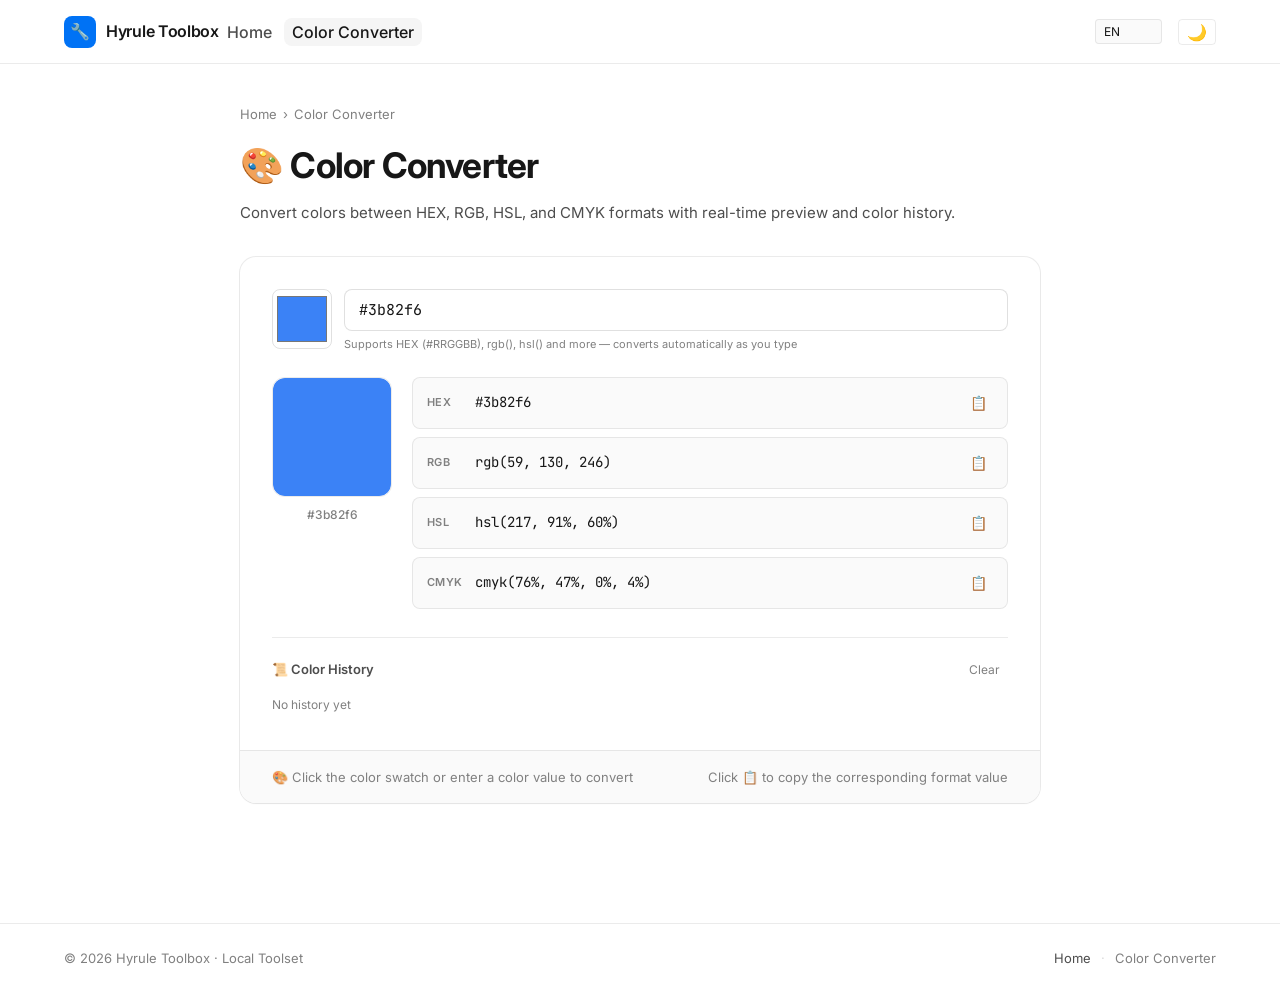
==== commit 389c4e37: "📈 add sitemap.xml + OG/Twitter meta tags for SEO" ====
--- a/color-converter.html
+++ b/color-converter.html
@@ -2,6 +2,19 @@
 <html lang="en" data-theme="light">
 <head>
     <meta charset="UTF-8">
+<meta property="og:title" content="Color Converter — Free Online HEX RGB HSL CMYK Converter">
+<meta property="og:description" content="Convert colors between HEX, RGB, HSL, and CMYK. Auto-detect input format. Color picker and history included.">
+<meta name="twitter:title" content="Color Converter — Free Online HEX RGB HSL CMYK Converter">
+<meta name="twitter:description" content="Convert colors between HEX, RGB, HSL, and CMYK. Auto-detect input format. Color picker and history included.">
+<meta name="description" content="Convert colors between HEX, RGB, HSL, and CMYK. Auto-detect input format. Color picker and history included.">
+<meta property="og:type" content="website">
+<meta property="og:site_name" content="Hyrule Toolbox">
+<meta property="og:image" content="https://tools.zhczlx.com/og-image.png">
+<meta name="twitter:card" content="summary_large_image">
+<meta name="twitter:site" content="@zhczlx">
+
+<script async src="https://pagead2.googlesyndication.com/pagead/js/adsbygoogle.js?client=ca-pub-8130430107774403" crossorigin="anonymous"></script>
+<meta name="google-adsense-account" content="ca-pub-8130430107774403">
     <meta name="viewport" content="width=device-width, initial-scale=1.0">
     <title data-i18n="title">Color Converter — Hyrule Toolbox</title>
     <link rel="stylesheet" href="css/tools.css">
@@ -390,7 +403,7 @@
                             <input type="color" id="colorPicker" value="#3b82f6">
                         </div>
                         <div class="cc-text-wrap">
-                            <input type="text" id="colorInput" placeholder="#3b82f6 or rgb(59,130,246) or hsl(217,91%,60%)" spellcheck="false" autocomplete="off" data-i18n-placeholder="inputPlaceholder">
+                            <input type="text" id="colorInput" placeholder="#3b82f6 / rgb(59,130,246) / hsl(217,91%,60%) / red / 255,0,0" spellcheck="false" autocomplete="off" data-i18n-placeholder="inputPlaceholder">
                             <span class="cc-format-hint" data-i18n="formatHint">Supports HEX (#RRGGBB), rgb(), hsl() and more — converts automatically as you type</span>
                         </div>
                     </div>
@@ -771,7 +784,7 @@
     }
 
     function hexToRgb(hex) {
-        var match = hex.replace(/^#/, '').match(/^([a-f\\d]{2})([a-f\\d]{2})([a-f\\d]{2})$/i);
+        var match = hex.replace(/^#/, '').match(/^([a-f\d]{2})([a-f\d]{2})([a-f\d]{2})$/i);
         if (!match) return null;
         return {
             r: parseInt(match[1], 16),
@@ -860,23 +873,69 @@
 
     // ===== PARSING =====
 
+    // ===== CSS NAMED COLORS =====
+    var NAMED_COLORS = {
+        'red': '#ff0000', 'crimson': '#dc143c', 'firebrick': '#b22222',
+        'darkred': '#8b0000', 'pink': '#ffc0cb', 'lightpink': '#ffb6c1',
+        'hotpink': '#ff69b4', 'deeppink': '#ff1493', 'palevioletred': '#db7093',
+        'orange': '#ffa500', 'darkorange': '#ff8c00', 'coral': '#ff7f50',
+        'tomato': '#ff6347', 'orangered': '#ff4500', 'gold': '#ffd700',
+        'yellow': '#ffff00', 'lightyellow': '#ffffe0', 'lemonchiffon': '#fffacd',
+        'green': '#008000', 'lime': '#00ff00', 'limegreen': '#32cd32',
+        'forestgreen': '#228b22', 'seagreen': '#2e8b57', 'darkgreen': '#006400',
+        'olive': '#808000', 'olivedrab': '#6b8e23', 'yellowgreen': '#9acd32',
+        'springgreen': '#00ff7f', 'mediumspringgreen': '#00fa9a',
+        'blue': '#0000ff', 'royalblue': '#4169e1', 'dodgerblue': '#1e90ff',
+        'deepskyblue': '#00bfff', 'skyblue': '#87ceeb', 'lightskyblue': '#87cefa',
+        'steelblue': '#4682b4', 'cornflowerblue': '#6495ed', 'mediumblue': '#0000cd',
+        'darkblue': '#00008b', 'navy': '#000080', 'indigo': '#4b0082',
+        'purple': '#800080', 'darkviolet': '#9400d3', 'blueviolet': '#8a2be2',
+        'mediumpurple': '#9370db', 'plum': '#dda0dd', 'violet': '#ee82ee',
+        'magenta': '#ff00ff', 'fuchsia': '#ff00ff', 'orchid': '#da70d6',
+        'cyan': '#00ffff', 'aqua': '#00ffff', 'turquoise': '#40e0d0',
+        'teal': '#008080', 'aquamarine': '#7fffd4', 'mediumturquoise': '#48d1cc',
+        'brown': '#a52a2a', 'maroon': '#800000', 'saddlebrown': '#8b4513',
+        'sienna': '#a0522d', 'chocolate': '#d2691e', 'peru': '#cd853f',
+        'tan': '#d2b48c', 'wheat': '#f5deb3', 'burlywood': '#deb887',
+        'white': '#ffffff', 'snow': '#fffafa', 'ghostwhite': '#f8f8ff',
+        'whitesmoke': '#f5f5f5', 'gainsboro': '#dcdcdc', 'lightgray': '#d3d3d3',
+        'silver': '#c0c0c0', 'darkgray': '#a9a9a9', 'gray': '#808080',
+        'dimgray': '#696969', 'lightslategray': '#778899', 'slategray': '#708090',
+        'darkslategray': '#2f4f4f', 'black': '#000000',
+        'transparent': '#00000000'
+    };
+
     function parseColorString(str) {
         str = str.trim();
 
-        // HEX (#RGB, #RRGGBB)
-        var hexMatch = str.match(/^#?([a-f\\d]{3}|[a-f\\d]{6})$/i);
-        if (hexMatch) {
-            var hex = hexMatch[1];
-            if (hex.length === 3) {
-                hex = hex[0] + hex[0] + hex[1] + hex[1] + hex[2] + hex[2];
-            }
-            var rgb = hexToRgb(hex);
-            if (rgb) return rgb;
-        }
-
-        // rgb() / rgba()
+        // 1) Named colors
+        var lower = str.toLowerCase();
+        if (NAMED_COLORS[lower]) {
+            var hexName = NAMED_COLORS[lower];
+            // transparent → return black (alpha not supported in this parser)
+            return hexToRgb(hexName.replace('#', ''));
+        }
+
+        // 2) HEX: #RGB, #RRGGBB, #RGBA, #RRGGBBAA, with or without #
+        var hexRaw = str.replace(/^#/, '');
+        if (/^[0-9a-f]{3,8}$/i.test(hexRaw)) {
+            if (hexRaw.length === 3) {
+                hexRaw = hexRaw[0]+hexRaw[0]+hexRaw[1]+hexRaw[1]+hexRaw[2]+hexRaw[2];
+            } else if (hexRaw.length === 4) {
+                hexRaw = hexRaw[0]+hexRaw[0]+hexRaw[1]+hexRaw[1]+hexRaw[2]+hexRaw[2]+hexRaw[3]+hexRaw[3];
+            } else if (hexRaw.length === 8) {
+                // RRGGBBAA — drop alpha for now
+                hexRaw = hexRaw.substring(0, 6);
+            }
+            if (hexRaw.length === 6) {
+                var rgb = hexToRgb(hexRaw);
+                if (rgb) return rgb;
+            }
+        }
+
+        // 3) rgb() / rgba() — both comma and space-separated (CSS Color Level 4)
         var rgbMatch = str.match(
-            /^rgba?\\s*\\(\\s*(\\d{1,3})\\s*,\\s*(\\d{1,3})\\s*,\\s*(\\d{1,3})(?:\\s*,\\s*[\\d.]+)?\\s*\\)$/i
+            /^rgba?\s*\(\s*(\d{1,3})\s*(?:,\s*|\s+)(\d{1,3})\s*(?:,\s*|\s+)(\d{1,3})(?:\s*[\/,]\s*[\d.]+%?\s*)?\)$/i
         );
         if (rgbMatch) {
             return {
@@ -886,9 +945,9 @@
             };
         }
 
-        // hsl() / hsla()
+        // 4) hsl() / hsla() — both comma and space-separated
         var hslMatch = str.match(
-            /^hsla?\\s*\\(\\s*(\\d{1,3})\\s*,\\s*(\\d{1,3})%\\s*,\\s*(\\d{1,3})%(?:\\s*,\\s*[\\d.]+)?\\s*\\)$/i
+            /^hsla?\s*\(\s*(\d{1,3})\s*(?:,\s*|\s+)(\d{1,3})%?\s*(?:,\s*|\s+)(\d{1,3})%?(?:\s*[\/,]\s*[\d.]+%?\s*)?\)$/i
         );
         if (hslMatch) {
             var h = clamp(parseInt(hslMatch[1], 10), 0, 360);
@@ -897,14 +956,66 @@
             return hslToRgb(h, s, l);
         }
 
+        // 5) CMYK: cmyk(c%, m%, y%, k%)
+        var cmykMatch = str.match(
+            /^cmyk\s*\(\s*(\d{1,3})%\s*,\s*(\d{1,3})%\s*,\s*(\d{1,3})%\s*,\s*(\d{1,3})%\s*\)$/i
+        );
+        if (cmykMatch) {
+            var c = clamp(parseInt(cmykMatch[1], 10), 0, 100) / 100;
+            var m = clamp(parseInt(cmykMatch[2], 10), 0, 100) / 100;
+            var y = clamp(parseInt(cmykMatch[3], 10), 0, 100) / 100;
+            var k = clamp(parseInt(cmykMatch[4], 10), 0, 100) / 100;
+            return {
+                r: Math.round(255 * (1 - c) * (1 - k)),
+                g: Math.round(255 * (1 - m) * (1 - k)),
+                b: Math.round(255 * (1 - y) * (1 - k))
+            };
+        }
+
+        // 6) Raw CSS functional: rgb(r g b), hsl(h s% l%)
+        var rawRgb = str.match(/^(\d{1,3})\s+(\d{1,3})\s+(\d{1,3})$/);
+        if (rawRgb) {
+            return {
+                r: clamp(parseInt(rawRgb[1], 10), 0, 255),
+                g: clamp(parseInt(rawRgb[2], 10), 0, 255),
+                b: clamp(parseInt(rawRgb[3], 10), 0, 255)
+            };
+        }
+
+        // 6) Comma-separated raw: 255,0,0 or 255, 0, 0
+        var csvRgb = str.match(/^(\d{1,3})\s*,\s*(\d{1,3})\s*,\s*(\d{1,3})$/);
+        if (csvRgb) {
+            return {
+                r: clamp(parseInt(csvRgb[1], 10), 0, 255),
+                g: clamp(parseInt(csvRgb[2], 10), 0, 255),
+                b: clamp(parseInt(csvRgb[3], 10), 0, 255)
+            };
+        }
+
+        // 7) Space-separated with % (e.g. "50% 50% 50%")
+        var pctRgb = str.match(/^(\d{1,3})%\s+(\d{1,3})%\s+(\d{1,3})%$/);
+        if (pctRgb) {
+            return {
+                r: Math.round(clamp(parseInt(pctRgb[1], 10), 0, 100) * 2.55),
+                g: Math.round(clamp(parseInt(pctRgb[2], 10), 0, 100) * 2.55),
+                b: Math.round(clamp(parseInt(pctRgb[3], 10), 0, 100) * 2.55)
+            };
+        }
+
         return null;
     }
 
     // ===== UPDATE UI =====
+
+    // Stores original parsed format values to avoid round-trip precision loss
+    var _lastParsed = null;
 
     function updateColor(r, g, b) {
         var hex = rgbToHex(r, g, b);
-        var hsl = rgbToHsl(r, g, b);
+        // Use original parsed values if available (avoids HSL↔RGB precision drift)
+        var hsl = _lastParsed && _lastParsed.format === 'hsl'
+            ? { h: _lastParsed.h, s: _lastParsed.s, l: _lastParsed.l }
+            : rgbToHsl(r, g, b);
         var cmyk = rgbToCmyk(r, g, b);
 
         var rgbStr = 'rgb(' + r + ', ' + g + ', ' + b + ')';
@@ -935,11 +1046,16 @@
             }
         });
 
-        // Update picker and text input (if not the source)
+        // Update picker (always) and text input (only from picker changes)
         if (!ignoreInput) {
             ignoreInput = true;
             colorPicker.value = hex;
-            colorInput.value = hex;
+            // Only update text input if the source is NOT the text input itself
+            // (preserve user's original format like rgb(), hsl(), cmyk(), etc.)
+            if (!window._fromTextInput) {
+                colorInput.value = hex;
+            }
+            window._fromTextInput = false;
             ignoreInput = false;
         }
     }
@@ -962,7 +1078,24 @@
         if (ignoreInput) return;
         clearTimeout(inputTimer);
         inputTimer = setTimeout(function() {
-            var rgb = parseColorString(colorInput.value);
+            window._fromTextInput = true;
+            var val = colorInput.value;
+            var rgb = parseColorString(val);
+
+            // Store original parsed format for precision preservation
+            _lastParsed = null;
+            if (rgb) {
+                // Detect which format the user typed
+                var lower = val.trim().toLowerCase();
+                var hslMatch = lower.match(/^hsl/);
+                var cmykMatch = lower.match(/^cmyk/);
+                if (hslMatch) {
+                    var parts = val.match(/(\d{1,3})\D+(\d{1,3})\D+(\d{1,3})/);
+                    if (parts) {
+                        _lastParsed = { format: 'hsl', h: clamp(parseInt(parts[1],10),0,360), s: clamp(parseInt(parts[2],10),0,100), l: clamp(parseInt(parts[3],10),0,100) };
+                    }
+                }
+            }
             if (rgb) {
                 updateColor(rgb.r, rgb.g, rgb.b);
                 addToHistory(rgb.r, rgb.g, rgb.b);
--- a/css/tools.css
+++ b/css/tools.css
@@ -183,11 +183,12 @@
 .header-nav a {
   text-decoration: none;
   color: var(--text-secondary);
-  font-size: 14px;
+  font-size: 16px;
   font-weight: 500;
-  padding: 6px 14px;
+  padding: 6px 8px;
   border-radius: var(--radius-md);
   transition: all var(--transition-fast);
+  line-height: 1;
 }
 
 .header-nav a:hover {
